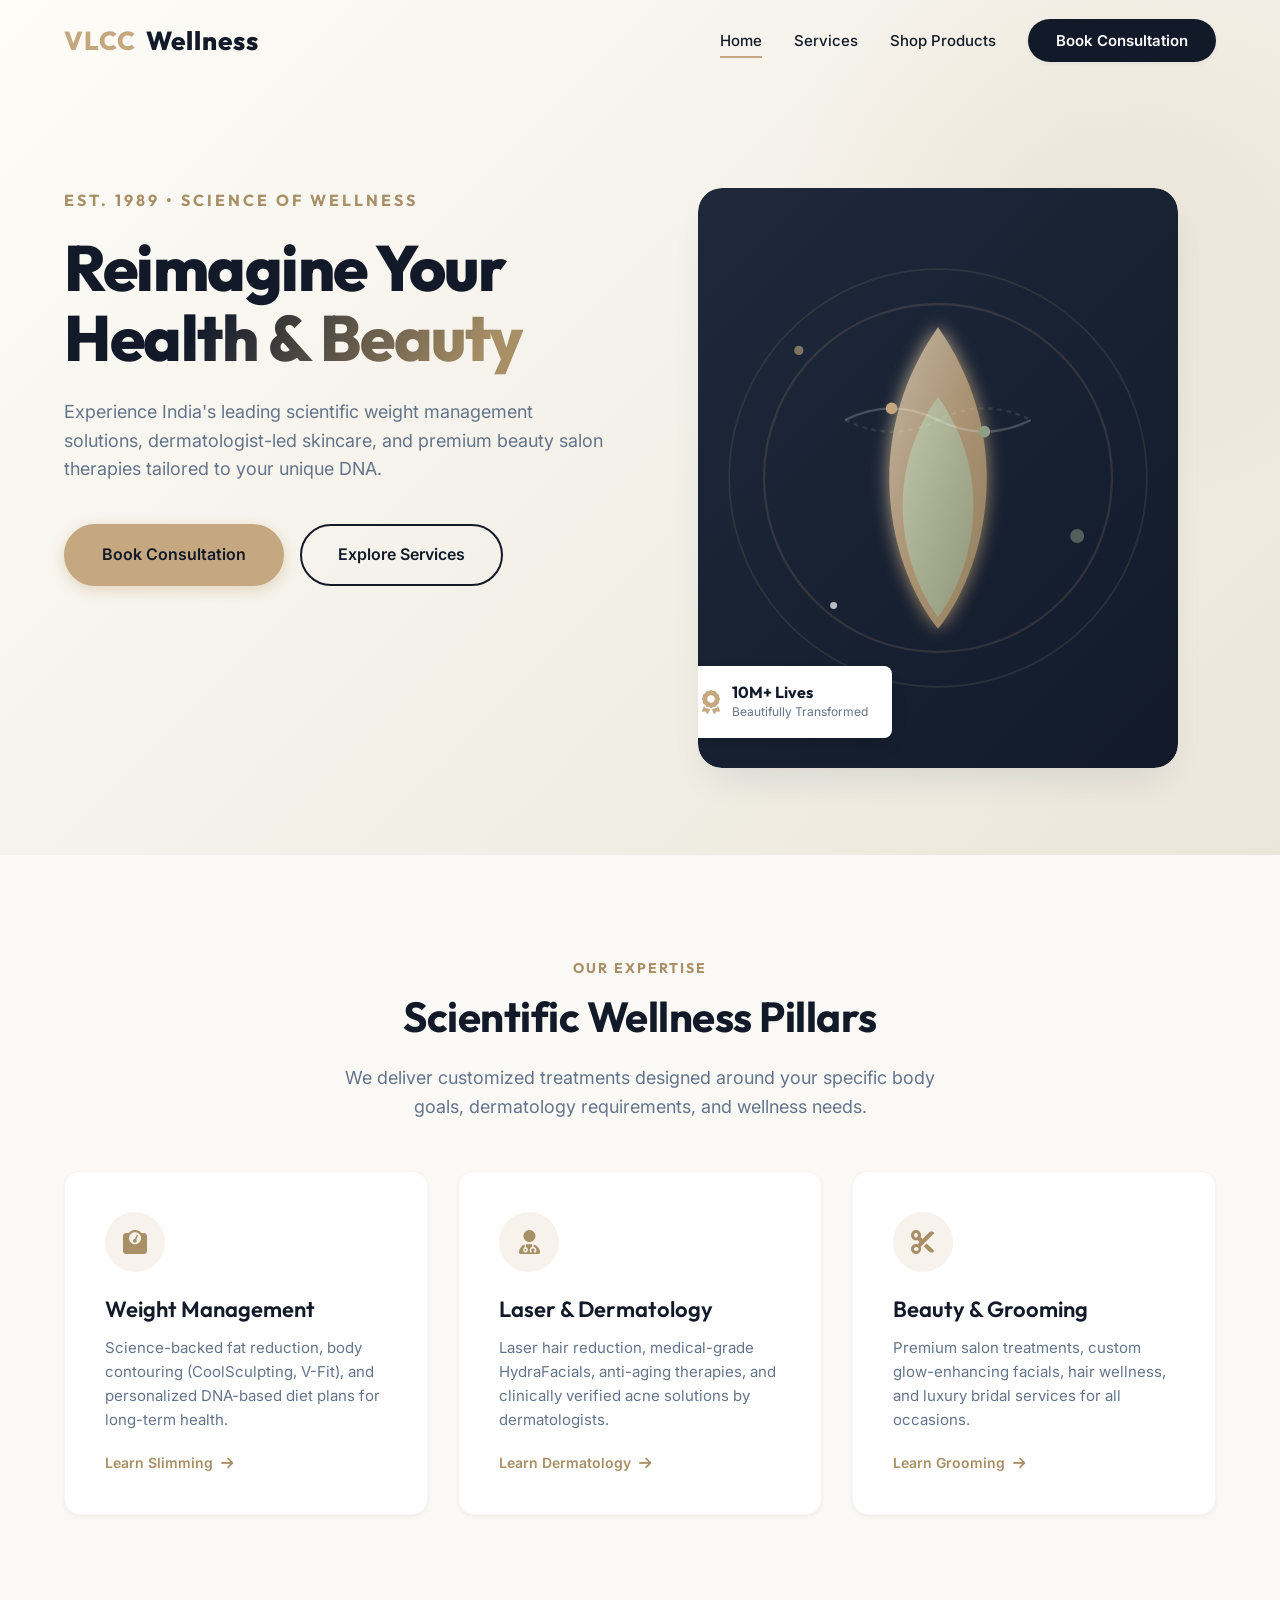
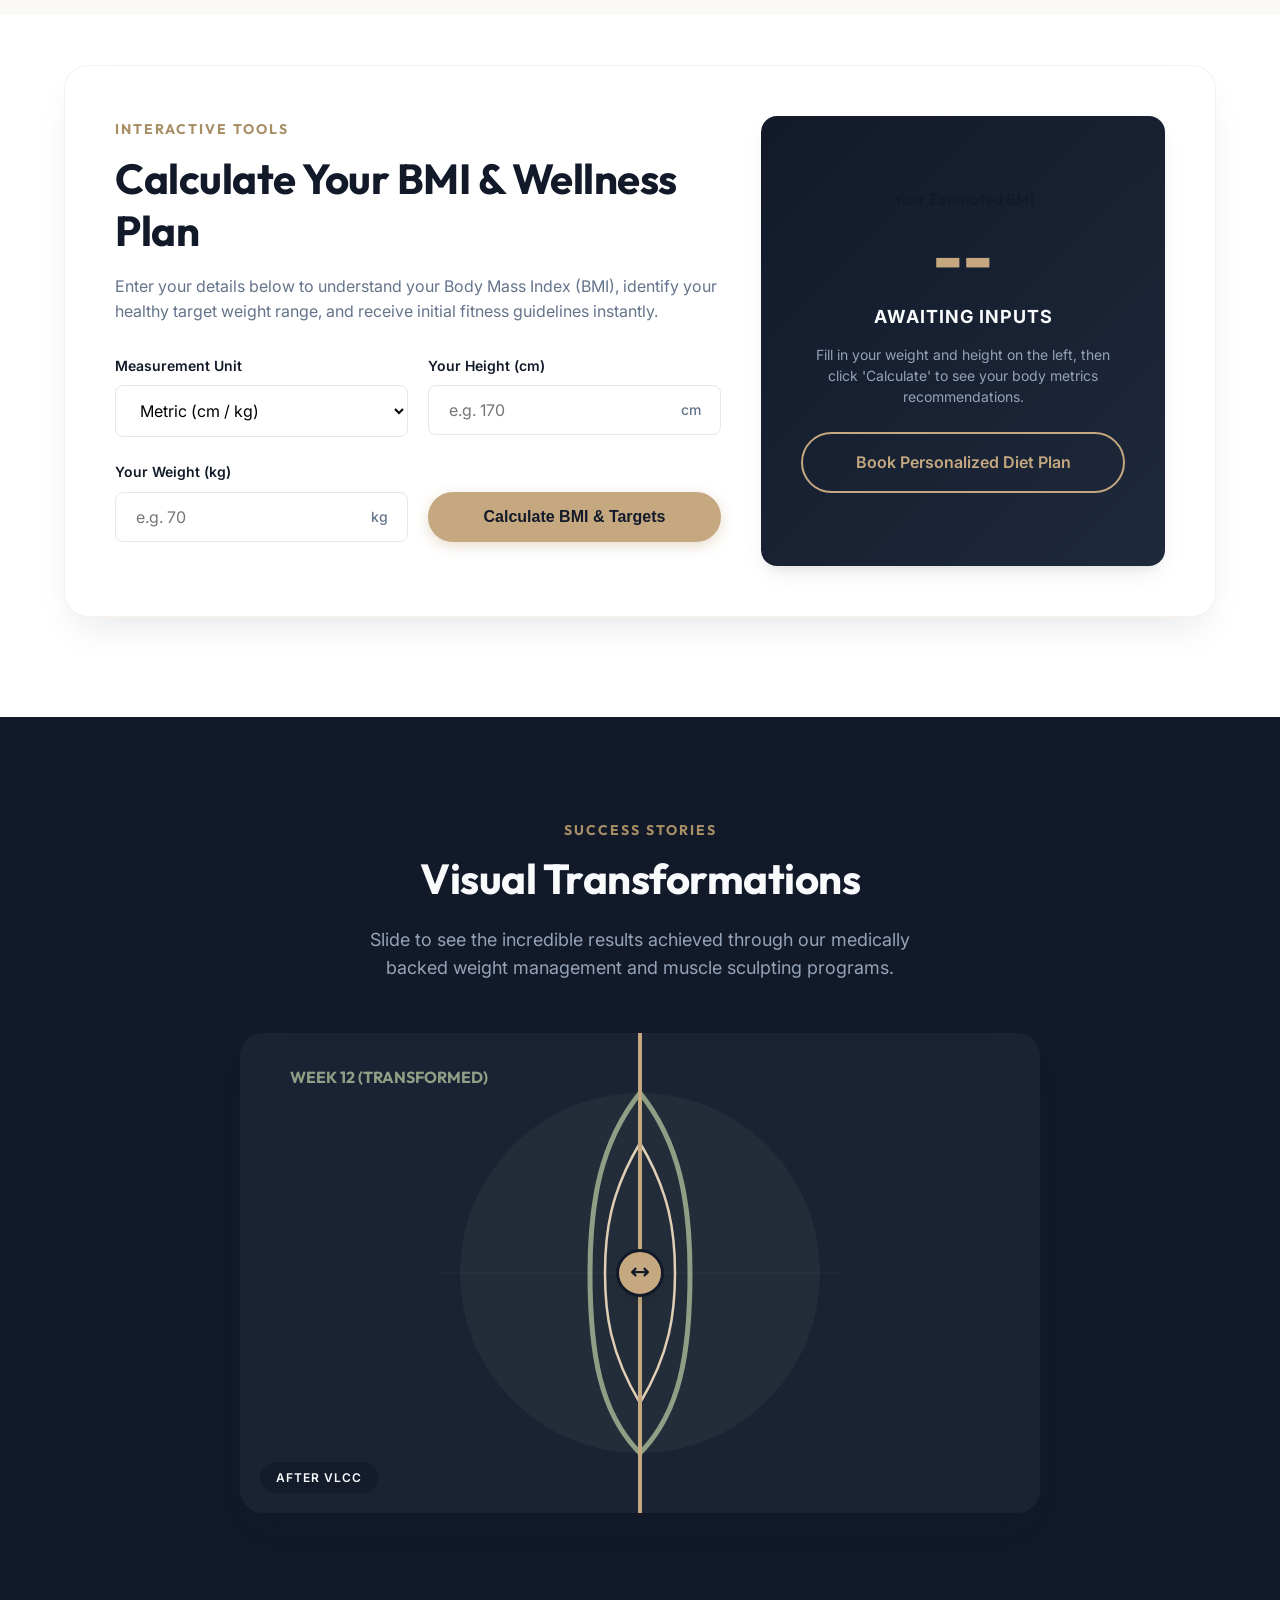
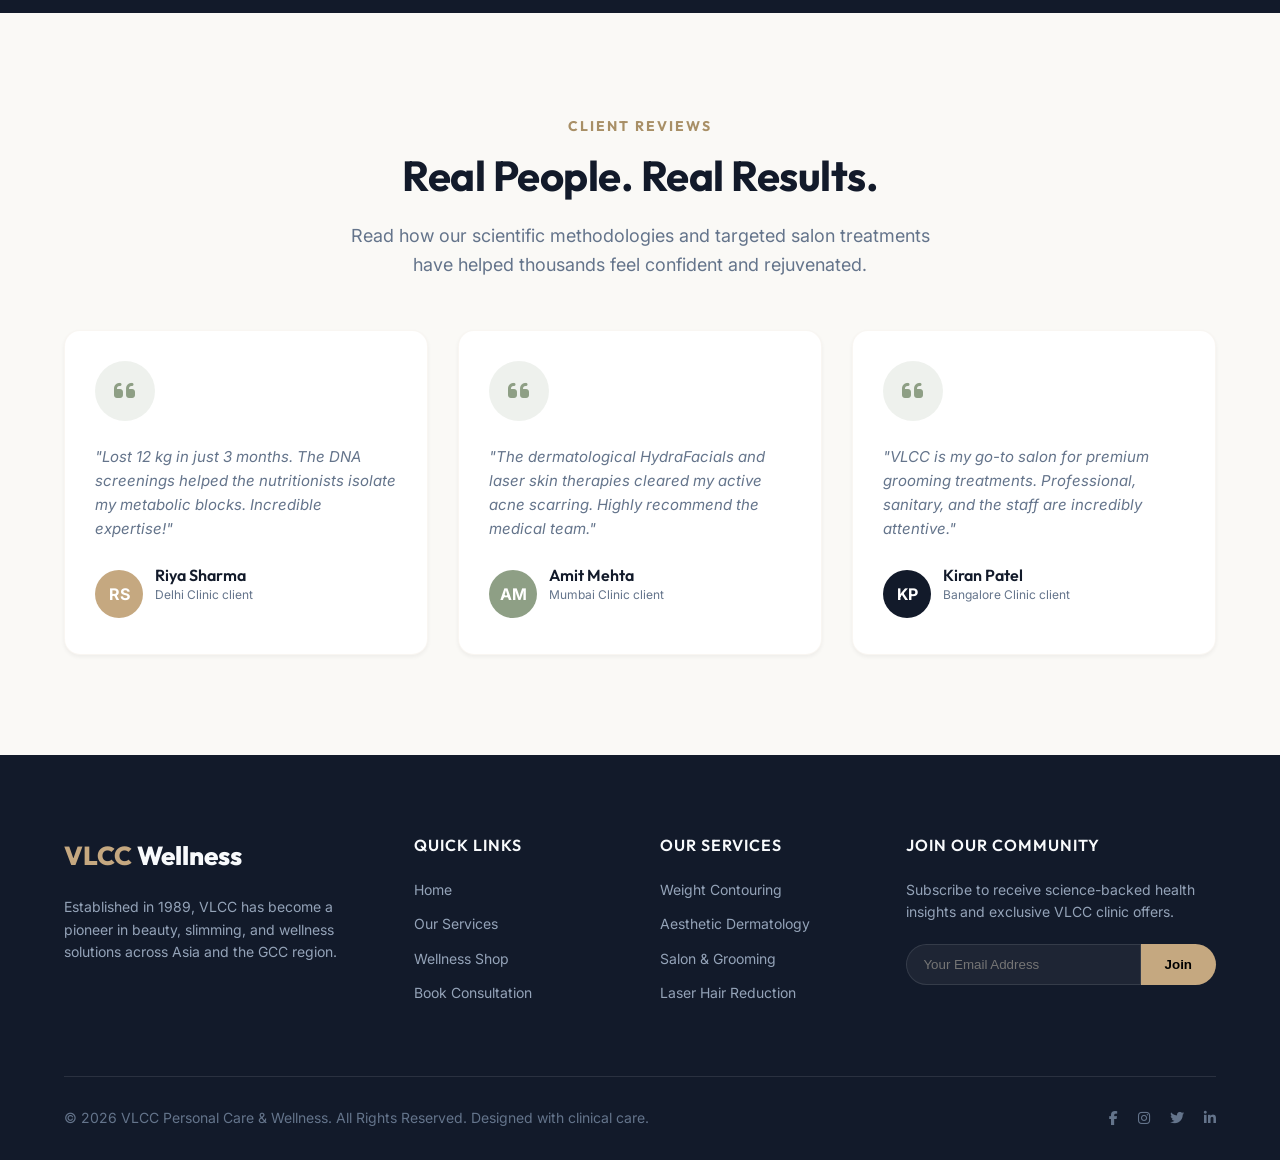
==== index.html @ 133d2223 "Add files via upload" ====
<!DOCTYPE html>
<html lang="en">
<head>
    <meta charset="UTF-8">
    <meta name="viewport" content="width=device-width, initial-scale=1.0">
    <title>VLCC Wellness | Premium Beauty, Skin & Weight Management</title>
    <meta name="description" content="Transform your life with VLCC's science-backed weight management, advanced aesthetic dermatology, and luxury beauty salon treatments. Book your free consultation today.">
    <!-- FontAwesome & Custom CSS -->
    <link rel="stylesheet" href="https://cdnjs.cloudflare.com/ajax/libs/font-awesome/6.4.0/css/all.min.css">
    <link rel="stylesheet" href="styles.css">
</head>
<body>

    <!-- Floating Navigation Bar -->
    <header>
        <div class="container nav-container">
            <a href="index.html" class="logo" id="headerLogo">
                <span>VLCC</span> Wellness
            </a>
            <nav>
                <ul class="nav-links" id="navbarLinks">
                    <li><a href="index.html" class="active">Home</a></li>
                    <li><a href="services.html">Services</a></li>
                    <li><a href="products.html">Shop Products</a></li>
                    <li><a href="book.html" class="nav-btn">Book Consultation</a></li>
                </ul>
            </nav>
            <div class="menu-toggle" id="mobileMenuToggle">
                <i class="fas fa-bars"></i>
            </div>
        </div>
    </header>

    <!-- Hero Section -->
    <section class="hero" id="heroSection">
        <div class="container">
            <div class="grid-2">
                <div class="hero-content">
                    <p class="hero-subtitle">Est. 1989 • Science of Wellness</p>
                    <h1 class="hero-title">Reimagine Your <span>Health & Beauty</span></h1>
                    <p class="hero-desc">
                        Experience India's leading scientific weight management solutions, dermatologist-led skincare, and premium beauty salon therapies tailored to your unique DNA.
                    </p>
                    <div class="hero-actions">
                        <a href="book.html" class="btn btn-primary" id="heroBookBtn">Book Consultation</a>
                        <a href="services.html" class="btn btn-secondary" id="heroExploreBtn">Explore Services</a>
                    </div>
                </div>
                <div class="hero-image-wrapper">
                    <div class="hero-image-container">
                        <!-- Premium SVG Illustration representing Wellness and Aesthetics -->
                        <svg viewBox="0 0 400 500" width="100%" height="100%" style="background: linear-gradient(135deg, #1E293B, #121A2A); border-radius: inherit;">
                            <defs>
                                <linearGradient id="goldGrad" x1="0%" y1="0%" x2="100%" y2="100%">
                                    <stop offset="0%" stop-color="#E0CEB5" />
                                    <stop offset="50%" stop-color="#C5A880" />
                                    <stop offset="100%" stop-color="#A88F66" />
                                </linearGradient>
                                <linearGradient id="sageGrad" x1="0%" y1="0%" x2="100%" y2="100%">
                                    <stop offset="0%" stop-color="#C0CFB2" />
                                    <stop offset="100%" stop-color="#8E9F85" />
                                </linearGradient>
                                <filter id="glow" x="-20%" y="-20%" width="140%" height="140%">
                                    <feGaussianBlur stdDeviation="8" result="blur" />
                                    <feComposite in="SourceGraphic" in2="blur" operator="over" />
                                </filter>
                            </defs>
                            <!-- Background Abstract Circles -->
                            <circle cx="200" cy="250" r="150" fill="none" stroke="rgba(197, 168, 128, 0.15)" stroke-width="2" />
                            <circle cx="200" cy="250" r="180" fill="none" stroke="rgba(142, 159, 133, 0.15)" stroke-width="1.5" />
                            
                            <!-- Stylized Beauty Profile / Lotus Graphic -->
                            <path d="M 200,120 C 130,220 160,330 200,380 C 240,330 270,220 200,120 Z" fill="url(#goldGrad)" opacity="0.85" filter="url(#glow)" />
                            <path d="M 200,180 C 150,250 170,330 200,370 C 230,330 250,250 200,180 Z" fill="url(#sageGrad)" opacity="0.75" />
                            
                            <!-- DNA helix overlay lines representing scientific base -->
                            <path d="M 120,200 Q 160,180 200,200 T 280,200" fill="none" stroke="rgba(255,255,255,0.2)" stroke-width="2" />
                            <path d="M 120,200 Q 160,220 200,200 T 280,200" fill="none" stroke="rgba(255,255,255,0.1)" stroke-width="2" stroke-dasharray="4" />
                            <circle cx="160" cy="190" r="5" fill="#C5A880" />
                            <circle cx="240" cy="210" r="5" fill="#8E9F85" />
                            
                            <!-- Floating Particles -->
                            <circle cx="80" cy="140" r="4" fill="#C5A880" opacity="0.6" />
                            <circle cx="320" cy="300" r="6" fill="#8E9F85" opacity="0.5" />
                            <circle cx="110" cy="360" r="3" fill="#FFFFFF" opacity="0.7" />
                        </svg>
                        
                        <!-- Floating badge -->
                        <div class="hero-image-badge">
                            <i class="fa-solid fa-award"></i>
                            <div class="badge-text">
                                <h4>10M+ Lives</h4>
                                <p>Beautifully Transformed</p>
                            </div>
                        </div>
                    </div>
                </div>
            </div>
        </div>
    </section>

    <!-- Key Pillars Section -->
    <section class="section-padding" id="pillarsSection">
        <div class="container">
            <div class="text-center">
                <span class="section-tag">Our Expertise</span>
                <h2 class="section-title">Scientific Wellness Pillars</h2>
                <p class="section-desc">We deliver customized treatments designed around your specific body goals, dermatology requirements, and wellness needs.</p>
            </div>
            <div class="grid-3">
                <!-- Slimming Card -->
                <div class="card">
                    <div class="card-icon">
                        <i class="fa-solid fa-weight-scale"></i>
                    </div>
                    <h3>Weight Management</h3>
                    <p>Science-backed fat reduction, body contouring (CoolSculpting, V-Fit), and personalized DNA-based diet plans for long-term health.</p>
                    <a href="services.html?category=slimming" class="card-link">Learn Slimming <i class="fas fa-arrow-right"></i></a>
                </div>
                <!-- Dermatology Card -->
                <div class="card">
                    <div class="card-icon">
                        <i class="fa-solid fa-user-doctor"></i>
                    </div>
                    <h3>Laser & Dermatology</h3>
                    <p>Laser hair reduction, medical-grade HydraFacials, anti-aging therapies, and clinically verified acne solutions by dermatologists.</p>
                    <a href="services.html?category=dermatology" class="card-link">Learn Dermatology <i class="fas fa-arrow-right"></i></a>
                </div>
                <!-- Salon Card -->
                <div class="card">
                    <div class="card-icon">
                        <i class="fa-solid fa-scissors"></i>
                    </div>
                    <h3>Beauty & Grooming</h3>
                    <p>Premium salon treatments, custom glow-enhancing facials, hair wellness, and luxury bridal services for all occasions.</p>
                    <a href="services.html?category=salon" class="card-link">Learn Grooming <i class="fas fa-arrow-right"></i></a>
                </div>
            </div>
        </div>
    </section>

    <!-- Interactive BMI & Weight Loss Target Calculator -->
    <section class="section-padding" style="background-color: var(--bg-white);" id="bmiSection">
        <div class="container">
            <div class="bmi-container">
                <div class="bmi-grid">
                    <div>
                        <span class="section-tag">Interactive Tools</span>
                        <h2 class="section-title" style="margin-bottom: 16px;">Calculate Your BMI & Wellness Plan</h2>
                        <p style="color: var(--text-muted); margin-bottom: 30px;">
                            Enter your details below to understand your Body Mass Index (BMI), identify your healthy target weight range, and receive initial fitness guidelines instantly.
                        </p>
                        
                        <div class="grid-2" style="gap: 20px;">
                            <div class="bmi-form-group">
                                <label for="bmiSystem">Measurement Unit</label>
                                <div class="bmi-input-wrapper">
                                    <select id="bmiSystem" style="width: 100%; padding: 14px 20px; border-radius: var(--radius-sm); border: 1.5px solid #E2E8F0; font-size: 16px; outline: none; background: white; font-family: var(--font-body);">
                                        <option value="metric">Metric (cm / kg)</option>
                                        <option value="imperial">Imperial (inches / lbs)</option>
                                    </select>
                                </div>
                            </div>
                            
                            <div class="bmi-form-group">
                                <label id="bmiHeightLabel" for="bmiHeight">Your Height (cm)</label>
                                <div class="bmi-input-wrapper">
                                    <input type="number" id="bmiHeight" placeholder="e.g. 170" required min="50" max="300">
                                    <span class="bmi-input-suffix" id="bmiHeightSuffix">cm</span>
                                </div>
                            </div>
                        </div>

                        <div class="grid-2" style="gap: 20px;">
                            <div class="bmi-form-group">
                                <label id="bmiWeightLabel" for="bmiWeight">Your Weight (kg)</label>
                                <div class="bmi-input-wrapper">
                                    <input type="number" id="bmiWeight" placeholder="e.g. 70" required min="10" max="500">
                                    <span class="bmi-input-suffix" id="bmiWeightSuffix">kg</span>
                                </div>
                            </div>
                            
                            <div class="bmi-form-group" style="display: flex; align-items: flex-end;">
                                <button type="button" class="btn btn-primary" id="calculateBmiBtn" style="width: 100%; padding: 14px 0;">Calculate BMI & Targets</button>
                            </div>
                        </div>
                    </div>

                    <div class="bmi-result-card" id="bmiResultsPanel">
                        <h4>Your Estimated BMI</h4>
                        <div class="bmi-score-number" id="bmiScoreDisplay">--</div>
                        <div class="bmi-score-status" id="bmiStatusDisplay">Awaiting Inputs</div>
                        <p class="bmi-recommendation" id="bmiRecDisplay">
                            Fill in your weight and height on the left, then click 'Calculate' to see your body metrics recommendations.
                        </p>
                        <a href="book.html" class="btn btn-secondary" style="border-color: var(--primary); color: var(--primary); width: 100%; border-radius: 50px;">Book Personalized Diet Plan</a>
                    </div>
                </div>
            </div>
        </div>
    </section>

    <!-- Before & After Transformation Slider Section -->
    <section class="section-padding comparison-section" id="transformations">
        <div class="container">
            <div class="text-center">
                <span class="section-tag">Success Stories</span>
                <h2 class="section-title">Visual Transformations</h2>
                <p class="section-desc">Slide to see the incredible results achieved through our medically backed weight management and muscle sculpting programs.</p>
            </div>

            <!-- Comparison Slider -->
            <div class="comparison-wrapper">
                <!-- BEFORE: SVG Graphic with heavier silhouette line -->
                <div class="comparison-image image-before">
                    <svg viewBox="0 0 800 480" width="100%" height="100%" style="background-color: #1A2333;">
                        <!-- Stylized glowing outlines of weight management transformation -->
                        <rect width="100%" height="100%" fill="#1A2333"/>
                        <circle cx="400" cy="240" r="180" fill="rgba(197, 168, 128, 0.05)" />
                        <!-- Silhouette Outline - Heavier curves -->
                        <path d="M 400,60 C 340,110 320,170 320,240 C 320,320 340,380 400,420 C 460,380 480,320 480,240 C 480,170 460,110 400,60 Z" fill="none" stroke="#A88F66" stroke-width="4" opacity="0.6"/>
                        <path d="M 400,100 C 350,150 340,200 340,240 C 340,290 350,330 400,380 C 450,380 460,290 460,240 C 460,200 450,150 400,100 Z" fill="none" stroke="#C5A880" stroke-width="2" stroke-dasharray="5 5" opacity="0.4" />
                        <!-- Grid Lines -->
                        <line x1="200" y1="240" x2="600" y2="240" stroke="rgba(255,255,255,0.05)" stroke-width="1"/>
                        <text x="750" y="50" fill="#94A3B8" font-family="'Outfit', sans-serif" font-size="16" text-anchor="end" font-weight="700">WEEK 0</text>
                    </svg>
                    <span class="comparison-label label-before">Before Treatment</span>
                </div>
                
                <!-- AFTER: SVG Graphic with shaped/sculpted silhouette line -->
                <div class="comparison-image image-after">
                    <svg viewBox="0 0 800 480" width="800" height="480" style="background-color: #1A2333;">
                        <rect width="100%" height="100%" fill="#1A2333"/>
                        <circle cx="400" cy="240" r="180" fill="rgba(142, 159, 133, 0.08)" />
                        <!-- Silhouette Outline - Sleek sculpted curves -->
                        <path d="M 400,60 C 360,110 350,170 350,240 C 350,320 360,380 400,420 C 440,380 450,320 450,240 C 450,170 440,110 400,60 Z" fill="none" stroke="#8E9F85" stroke-width="5" />
                        <path d="M 400,110 C 370,160 365,200 365,240 C 365,280 370,320 400,370 C 430,320 435,280 435,240 C 435,200 430,160 400,110 Z" fill="none" stroke="#E0CEB5" stroke-width="2.5" />
                        <!-- Grid Lines -->
                        <line x1="200" y1="240" x2="600" y2="240" stroke="rgba(255,255,255,0.05)" stroke-width="1"/>
                        <text x="50" y="50" fill="#8E9F85" font-family="'Outfit', sans-serif" font-size="16" font-weight="700">WEEK 12 (TRANSFORMED)</text>
                    </svg>
                    <span class="comparison-label label-after">After VLCC</span>
                </div>
                
                <!-- Slider Handle -->
                <div class="comparison-handle" id="sliderHandle">
                    <div class="comparison-handle-btn">
                        <i class="fa-solid fa-arrows-left-right"></i>
                    </div>
                </div>
            </div>
        </div>
    </section>

    <!-- Testimonials -->
    <section class="section-padding" id="testimonials">
        <div class="container">
            <div class="text-center">
                <span class="section-tag">Client Reviews</span>
                <h2 class="section-title">Real People. Real Results.</h2>
                <p class="section-desc">Read how our scientific methodologies and targeted salon treatments have helped thousands feel confident and rejuvenated.</p>
            </div>
            <div class="grid-3">
                <div class="card" style="padding: 30px;">
                    <div class="card-icon" style="background: rgba(142, 159, 133, 0.15); color: var(--accent);"><i class="fa-solid fa-quote-left"></i></div>
                    <p style="font-style: italic; margin-bottom: 24px;">"Lost 12 kg in just 3 months. The DNA screenings helped the nutritionists isolate my metabolic blocks. Incredible expertise!"</p>
                    <div style="display: flex; align-items: center; gap: 12px;">
                        <div style="width: 48px; height: 48px; background: #C5A880; border-radius: 50%; display: flex; align-items: center; justify-content: center; color: white; font-weight: 700;">RS</div>
                        <div>
                            <h4 style="font-size: 16px;">Riya Sharma</h4>
                            <p style="font-size: 12px; color: var(--text-muted);">Delhi Clinic client</p>
                        </div>
                    </div>
                </div>
                <div class="card" style="padding: 30px;">
                    <div class="card-icon" style="background: rgba(142, 159, 133, 0.15); color: var(--accent);"><i class="fa-solid fa-quote-left"></i></div>
                    <p style="font-style: italic; margin-bottom: 24px;">"The dermatological HydraFacials and laser skin therapies cleared my active acne scarring. Highly recommend the medical team."</p>
                    <div style="display: flex; align-items: center; gap: 12px;">
                        <div style="width: 48px; height: 48px; background: #8E9F85; border-radius: 50%; display: flex; align-items: center; justify-content: center; color: white; font-weight: 700;">AM</div>
                        <div>
                            <h4 style="font-size: 16px;">Amit Mehta</h4>
                            <p style="font-size: 12px; color: var(--text-muted);">Mumbai Clinic client</p>
                        </div>
                    </div>
                </div>
                <div class="card" style="padding: 30px;">
                    <div class="card-icon" style="background: rgba(142, 159, 133, 0.15); color: var(--accent);"><i class="fa-solid fa-quote-left"></i></div>
                    <p style="font-style: italic; margin-bottom: 24px;">"VLCC is my go-to salon for premium grooming treatments. Professional, sanitary, and the staff are incredibly attentive."</p>
                    <div style="display: flex; align-items: center; gap: 12px;">
                        <div style="width: 48px; height: 48px; background: #121A2A; border-radius: 50%; display: flex; align-items: center; justify-content: center; color: white; font-weight: 700;">KP</div>
                        <div>
                            <h4 style="font-size: 16px;">Kiran Patel</h4>
                            <p style="font-size: 12px; color: var(--text-muted);">Bangalore Clinic client</p>
                        </div>
                    </div>
                </div>
            </div>
        </div>
    </section>

    <!-- Footer -->
    <footer>
        <div class="container">
            <div class="footer-grid">
                <div class="footer-col">
                    <div class="footer-logo">
                        <span>VLCC</span> Wellness
                    </div>
                    <p style="color: #94A3B8; margin-bottom: 20px;">
                        Established in 1989, VLCC has become a pioneer in beauty, slimming, and wellness solutions across Asia and the GCC region.
                    </p>
                </div>
                <div class="footer-col">
                    <h4>Quick Links</h4>
                    <ul>
                        <li><a href="index.html">Home</a></li>
                        <li><a href="services.html">Our Services</a></li>
                        <li><a href="products.html">Wellness Shop</a></li>
                        <li><a href="book.html">Book Consultation</a></li>
                    </ul>
                </div>
                <div class="footer-col">
                    <h4>Our Services</h4>
                    <ul>
                        <li><a href="services.html?category=slimming">Weight Contouring</a></li>
                        <li><a href="services.html?category=dermatology">Aesthetic Dermatology</a></li>
                        <li><a href="services.html?category=salon">Salon & Grooming</a></li>
                        <li><a href="services.html?category=dermatology">Laser Hair Reduction</a></li>
                    </ul>
                </div>
                <div class="footer-col footer-newsletter">
                    <h4>Join Our Community</h4>
                    <p>Subscribe to receive science-backed health insights and exclusive VLCC clinic offers.</p>
                    <form class="newsletter-form" id="newsletterForm" onsubmit="event.preventDefault(); alert('Thank you for subscribing to VLCC newsletter!'); this.reset();">
                        <input type="email" placeholder="Your Email Address" required>
                        <button type="submit">Join</button>
                    </form>
                </div>
            </div>
            
            <div class="footer-bottom">
                <p>&copy; 2026 VLCC Personal Care & Wellness. All Rights Reserved. Designed with clinical care.</p>
                <div style="display: flex; gap: 20px;">
                    <a href="#" style="color: #64748B;"><i class="fab fa-facebook-f"></i></a>
                    <a href="#" style="color: #64748B;"><i class="fab fa-instagram"></i></a>
                    <a href="#" style="color: #64748B;"><i class="fab fa-twitter"></i></a>
                    <a href="#" style="color: #64748B;"><i class="fab fa-linkedin-in"></i></a>
                </div>
            </div>
        </div>
    </footer>

    <!-- Script File -->
    <script src="script.js"></script>
</body>
</html>
---- styles.css ----
/* 
   VLCC Premium Wellness & Beauty Design System
   Color Palette: Deep Charcoal, Metallic Champagne Gold, Soft Sage Green, and Warm Creams
*/

@import url('https://fonts.googleapis.com/css2?family=Inter:wght@300;400;500;600;700&family=Outfit:wght@300;400;500;600;700;800&display=swap');

:root {
    --primary: #C5A880; /* Metallic Gold */
    --primary-dark: #A88F66;
    --primary-light: #E0CEB5;
    --secondary: #121A2A; /* Deep Slate Blue */
    --secondary-light: #1E293B;
    --accent: #8E9F85; /* Soft Sage Wellness Green */
    --text-dark: #1E293B;
    --text-muted: #64748B;
    --text-light: #F8FAFC;
    --bg-light: #FAF9F6; /* Alabaster Cream */
    --bg-white: #FFFFFF;
    --bg-card-dark: #1A2333;
    
    --font-heading: 'Outfit', sans-serif;
    --font-body: 'Inter', sans-serif;
    
    --shadow-sm: 0 2px 4px rgba(0,0,0,0.05);
    --shadow-md: 0 10px 25px -5px rgba(0,0,0,0.08), 0 8px 10px -6px rgba(0,0,0,0.08);
    --shadow-lg: 0 20px 40px -15px rgba(18, 26, 42, 0.12);
    --radius-sm: 8px;
    --radius-md: 16px;
    --radius-lg: 24px;
    --transition: all 0.3s cubic-bezier(0.4, 0, 0.2, 1);
}

/* Global Reset & Base Styles */
* {
    margin: 0;
    padding: 0;
    box-sizing: border-box;
}

html {
    scroll-behavior: smooth;
}

body {
    font-family: var(--font-body);
    background-color: var(--bg-light);
    color: var(--text-dark);
    line-height: 1.6;
    overflow-x: hidden;
}

h1, h2, h3, h4, h5, h6 {
    font-family: var(--font-heading);
    font-weight: 600;
    color: var(--secondary);
    line-height: 1.25;
}

a {
    color: inherit;
    text-decoration: none;
    transition: var(--transition);
}

img {
    max-width: 100%;
    height: auto;
    display: block;
}

/* Utility Layouts */
.container {
    width: 100%;
    max-width: 1200px;
    margin: 0 auto;
    padding: 0 24px;
}

.grid-2 {
    display: grid;
    grid-template-columns: repeat(2, 1fr);
    gap: 40px;
}

.grid-3 {
    display: grid;
    grid-template-columns: repeat(3, 1fr);
    gap: 30px;
}

.grid-4 {
    display: grid;
    grid-template-columns: repeat(4, 1fr);
    gap: 20px;
}

@media (max-width: 992px) {
    .grid-3, .grid-4 {
        grid-template-columns: repeat(2, 1fr);
    }
    .grid-2 {
        grid-template-columns: 1fr;
        gap: 30px;
    }
}

@media (max-width: 576px) {
    .grid-2, .grid-3, .grid-4 {
        grid-template-columns: 1fr;
    }
}

/* Typography & Section Styles */
.section-padding {
    padding: 100px 0;
}

@media (max-width: 768px) {
    .section-padding {
        padding: 60px 0;
    }
}

.text-center {
    text-align: center;
}

.section-tag {
    font-family: var(--font-heading);
    font-size: 14px;
    text-transform: uppercase;
    letter-spacing: 2px;
    color: var(--primary-dark);
    font-weight: 700;
    margin-bottom: 12px;
    display: inline-block;
}

.section-title {
    font-size: 42px;
    font-weight: 700;
    margin-bottom: 20px;
    letter-spacing: -0.5px;
}

@media (max-width: 768px) {
    .section-title {
        font-size: 32px;
    }
}

.section-desc {
    max-width: 600px;
    margin: 0 auto 50px auto;
    color: var(--text-muted);
    font-size: 18px;
}

/* Premium Navigation */
header {
    position: fixed;
    top: 0;
    left: 0;
    width: 100%;
    z-index: 1000;
    transition: var(--transition);
    padding: 20px 0;
}

header.scrolled {
    background: rgba(255, 255, 255, 0.85);
    backdrop-filter: blur(20px);
    -webkit-backdrop-filter: blur(20px);
    box-shadow: var(--shadow-sm);
    padding: 12px 0;
}

.nav-container {
    display: flex;
    justify-content: space-between;
    align-items: center;
}

.logo {
    display: flex;
    align-items: center;
    gap: 10px;
    font-family: var(--font-heading);
    font-weight: 800;
    font-size: 26px;
    color: var(--secondary);
    letter-spacing: 1px;
}

.logo span {
    color: var(--primary);
}

.nav-links {
    display: flex;
    gap: 32px;
    list-style: none;
    align-items: center;
}

.nav-links a {
    font-weight: 500;
    font-size: 15px;
    color: var(--secondary);
    position: relative;
    padding: 8px 0;
}

.nav-links a::after {
    content: '';
    position: absolute;
    bottom: 0;
    left: 0;
    width: 0;
    height: 2px;
    background-color: var(--primary);
    transition: var(--transition);
}

.nav-links a:hover::after,
.nav-links a.active::after {
    width: 100%;
}

.nav-btn {
    background: var(--secondary);
    color: var(--text-light) !important;
    padding: 12px 28px !important;
    border-radius: 50px;
    font-weight: 600 !important;
    box-shadow: var(--shadow-sm);
}

.nav-btn:hover {
    background: var(--primary);
    color: var(--secondary) !important;
    transform: translateY(-2px);
    box-shadow: var(--shadow-md);
}

.nav-btn::after {
    display: none !important;
}

.menu-toggle {
    display: none;
    font-size: 24px;
    cursor: pointer;
    color: var(--secondary);
}

@media (max-width: 768px) {
    .menu-toggle {
        display: block;
    }
    .nav-links {
        position: fixed;
        top: 80px;
        left: -100%;
        width: 100%;
        height: calc(100vh - 80px);
        background: var(--bg-white);
        flex-direction: column;
        padding: 50px 0;
        transition: var(--transition);
        box-shadow: var(--shadow-md);
    }
    .nav-links.active {
        left: 0;
    }
}

/* Premium Hero Section */
.hero {
    height: 95vh;
    min-height: 650px;
    position: relative;
    display: flex;
    align-items: center;
    background: linear-gradient(135deg, #FDFCF7 0%, #EAE6DB 100%);
    overflow: hidden;
    padding-top: 100px;
}

.hero::before {
    content: '';
    position: absolute;
    top: -10%;
    right: -10%;
    width: 50vw;
    height: 50vw;
    background: radial-gradient(circle, rgba(197, 168, 128, 0.15) 0%, rgba(250, 249, 246, 0) 70%);
    border-radius: 50%;
    z-index: 1;
}

.hero-content {
    position: relative;
    z-index: 2;
}

.hero-subtitle {
    font-family: var(--font-heading);
    font-size: 16px;
    font-weight: 700;
    text-transform: uppercase;
    letter-spacing: 3px;
    color: var(--primary-dark);
    margin-bottom: 20px;
    animation: fadeInUp 0.8s ease;
}

.hero-title {
    font-size: 64px;
    font-weight: 800;
    line-height: 1.1;
    color: var(--secondary);
    margin-bottom: 24px;
    letter-spacing: -1.5px;
    animation: fadeInUp 1s ease;
}

.hero-title span {
    background: linear-gradient(120deg, var(--secondary) 30%, var(--primary-dark) 90%);
    -webkit-background-clip: text;
    -webkit-text-fill-color: transparent;
}

.hero-desc {
    font-size: 18px;
    color: var(--text-muted);
    margin-bottom: 40px;
    max-width: 540px;
    animation: fadeInUp 1.2s ease;
}

.hero-actions {
    display: flex;
    gap: 16px;
    animation: fadeInUp 1.4s ease;
}

@media (max-width: 768px) {
    .hero-title {
        font-size: 44px;
    }
    .hero-actions {
        flex-direction: column;
    }
}

.btn {
    display: inline-block;
    padding: 16px 36px;
    border-radius: 50px;
    font-weight: 600;
    font-size: 16px;
    text-align: center;
    cursor: pointer;
    transition: var(--transition);
}

.btn-primary {
    background: var(--primary);
    color: var(--secondary);
    border: 2px solid var(--primary);
    box-shadow: 0 4px 14px rgba(197, 168, 128, 0.4);
}

.btn-primary:hover {
    background: var(--secondary);
    color: var(--text-light);
    border-color: var(--secondary);
    transform: translateY(-3px);
    box-shadow: 0 6px 20px rgba(18, 26, 42, 0.25);
}

.btn-secondary {
    background: transparent;
    color: var(--secondary);
    border: 2px solid var(--secondary);
}

.btn-secondary:hover {
    background: rgba(18, 26, 42, 0.05);
    transform: translateY(-3px);
}

.hero-image-wrapper {
    position: relative;
    z-index: 2;
    display: flex;
    justify-content: center;
    align-items: center;
    animation: fadeInRight 1.2s ease;
}

.hero-image-container {
    width: 100%;
    max-width: 480px;
    height: 580px;
    border-radius: var(--radius-lg);
    overflow: hidden;
    position: relative;
    box-shadow: var(--shadow-lg);
}

.hero-image-container img {
    width: 100%;
    height: 100%;
    object-fit: cover;
}

.hero-image-badge {
    position: absolute;
    bottom: 30px;
    left: -20px;
    background: var(--bg-white);
    padding: 16px 24px;
    border-radius: var(--radius-sm);
    box-shadow: var(--shadow-md);
    display: flex;
    align-items: center;
    gap: 12px;
    z-index: 3;
}

.hero-image-badge i {
    font-size: 24px;
    color: var(--primary);
}

.badge-text h4 {
    font-size: 16px;
    font-weight: 700;
}

.badge-text p {
    font-size: 12px;
    color: var(--text-muted);
}

/* Premium Card Components */
.card {
    background: var(--bg-white);
    border-radius: var(--radius-md);
    padding: 40px;
    box-shadow: var(--shadow-sm);
    transition: var(--transition);
    border: 1px solid rgba(197, 168, 128, 0.1);
    position: relative;
    overflow: hidden;
}

.card:hover {
    transform: translateY(-10px);
    box-shadow: var(--shadow-lg);
    border-color: var(--primary-light);
}

.card-icon {
    width: 60px;
    height: 60px;
    border-radius: 50%;
    background: rgba(197, 168, 128, 0.15);
    display: flex;
    align-items: center;
    justify-content: center;
    margin-bottom: 24px;
    font-size: 24px;
    color: var(--primary-dark);
    transition: var(--transition);
}

.card:hover .card-icon {
    background: var(--primary);
    color: var(--secondary);
}

.card h3 {
    font-size: 22px;
    margin-bottom: 12px;
}

.card p {
    color: var(--text-muted);
    font-size: 15px;
    margin-bottom: 20px;
}

.card-link {
    font-weight: 600;
    color: var(--primary-dark);
    display: flex;
    align-items: center;
    gap: 8px;
    font-size: 14px;
}

.card-link i {
    transition: var(--transition);
}

.card:hover .card-link i {
    transform: translateX(5px);
}

/* Before / After Slider Section */
.comparison-section {
    background-color: var(--secondary);
    color: var(--text-light);
}

.comparison-section .section-title {
    color: var(--text-light);
}

.comparison-section .section-desc {
    color: #94A3B8;
}

.comparison-wrapper {
    position: relative;
    width: 100%;
    max-width: 800px;
    height: 480px;
    margin: 0 auto;
    overflow: hidden;
    border-radius: var(--radius-lg);
    box-shadow: var(--shadow-lg);
}

@media (max-width: 768px) {
    .comparison-wrapper {
        height: 320px;
    }
}

.comparison-image {
    position: absolute;
    top: 0;
    left: 0;
    width: 100%;
    height: 100%;
}

.comparison-image img {
    width: 100%;
    height: 100%;
    object-fit: cover;
    pointer-events: none;
}

.image-before {
    z-index: 1;
}

.image-after {
    z-index: 2;
    width: 50%; /* JS will update this width dynamically */
}

/* Force image inside after-container to fill the full width */
.image-after img {
    width: 800px;
    max-width: none;
}

@media (max-width: 768px) {
    .image-after img {
        width: 100vw;
        max-width: 800px;
    }
}

.comparison-label {
    position: absolute;
    bottom: 20px;
    background: rgba(18, 26, 42, 0.7);
    color: var(--text-light);
    padding: 6px 16px;
    font-size: 12px;
    font-weight: 600;
    letter-spacing: 1px;
    text-transform: uppercase;
    border-radius: 50px;
    z-index: 3;
}

.label-before {
    right: 20px;
}

.label-after {
    left: 20px;
}

.comparison-handle {
    position: absolute;
    top: 0;
    bottom: 0;
    left: 50%;
    width: 4px;
    background: var(--primary);
    cursor: ew-resize;
    z-index: 4;
    transform: translateX(-50%);
}

.comparison-handle-btn {
    position: absolute;
    top: 50%;
    left: 50%;
    transform: translate(-50%, -50%);
    width: 48px;
    height: 48px;
    background: var(--primary);
    color: var(--secondary);
    border-radius: 50%;
    box-shadow: var(--shadow-md);
    display: flex;
    align-items: center;
    justify-content: center;
    font-size: 18px;
    border: 3px solid var(--secondary);
    pointer-events: none;
    transition: var(--transition);
}

.comparison-wrapper:hover .comparison-handle-btn {
    background: var(--bg-white);
    color: var(--primary-dark);
}

/* BMI Recommender Widget */
.bmi-container {
    background: var(--bg-white);
    border-radius: var(--radius-lg);
    box-shadow: var(--shadow-lg);
    padding: 50px;
    margin-top: -50px;
    position: relative;
    z-index: 5;
    border: 1px solid rgba(197, 168, 128, 0.15);
}

@media (max-width: 768px) {
    .bmi-container {
        padding: 30px 20px;
        margin-top: -30px;
    }
}

.bmi-grid {
    display: grid;
    grid-template-columns: 1.2fr 0.8fr;
    gap: 40px;
}

@media (max-width: 992px) {
    .bmi-grid {
        grid-template-columns: 1fr;
    }
}

.bmi-form-group {
    margin-bottom: 24px;
}

.bmi-form-group label {
    display: block;
    font-size: 14px;
    font-weight: 600;
    margin-bottom: 8px;
    color: var(--secondary);
}

.bmi-input-wrapper {
    position: relative;
}

.bmi-input-wrapper input {
    width: 100%;
    padding: 14px 20px;
    border-radius: var(--radius-sm);
    border: 1.5px solid #E2E8F0;
    font-size: 16px;
    outline: none;
    transition: var(--transition);
    font-family: var(--font-body);
}

.bmi-input-wrapper input:focus {
    border-color: var(--primary);
    box-shadow: 0 0 0 3px rgba(197, 168, 128, 0.2);
}

.bmi-input-suffix {
    position: absolute;
    right: 20px;
    top: 50%;
    transform: translateY(-50%);
    font-size: 14px;
    color: var(--text-muted);
    font-weight: 500;
}

.bmi-result-card {
    background: linear-gradient(135deg, var(--secondary) 0%, var(--secondary-light) 100%);
    color: var(--text-light);
    padding: 40px;
    border-radius: var(--radius-md);
    display: flex;
    flex-direction: column;
    justify-content: center;
    align-items: center;
    text-align: center;
    box-shadow: var(--shadow-md);
}

.bmi-score-number {
    font-size: 64px;
    font-family: var(--font-heading);
    font-weight: 800;
    color: var(--primary);
    line-height: 1;
    margin: 15px 0;
}

.bmi-score-status {
    font-size: 18px;
    font-weight: 700;
    text-transform: uppercase;
    letter-spacing: 1px;
    margin-bottom: 12px;
}

.bmi-recommendation {
    font-size: 14px;
    color: #94A3B8;
    line-height: 1.5;
    margin-bottom: 25px;
}

/* Services Page CSS */
.services-hero {
    padding: 160px 0 80px 0;
    background: linear-gradient(135deg, #FAF9F6 0%, #EBE7DC 100%);
    text-align: center;
}

.services-tabs-nav {
    display: flex;
    justify-content: center;
    gap: 16px;
    list-style: none;
    margin-bottom: 50px;
    flex-wrap: wrap;
}

.services-tabs-nav button {
    padding: 14px 28px;
    border: none;
    background: var(--bg-white);
    font-family: var(--font-heading);
    font-weight: 600;
    font-size: 16px;
    border-radius: 50px;
    color: var(--secondary);
    cursor: pointer;
    box-shadow: var(--shadow-sm);
    transition: var(--transition);
}

.services-tabs-nav button.active,
.services-tabs-nav button:hover {
    background: var(--primary);
    color: var(--secondary);
    box-shadow: var(--shadow-md);
}

.service-tab-content {
    display: none;
    animation: fadeIn 0.5s ease;
}

.service-tab-content.active {
    display: block;
}

.service-detail-card {
    background: var(--bg-white);
    border-radius: var(--radius-lg);
    overflow: hidden;
    box-shadow: var(--shadow-sm);
    display: flex;
    border: 1px solid rgba(197, 168, 128, 0.1);
    margin-bottom: 40px;
}

@media (max-width: 992px) {
    .service-detail-card {
        flex-direction: column;
    }
}

.service-detail-image {
    width: 45%;
    min-height: 400px;
    position: relative;
}

@media (max-width: 992px) {
    .service-detail-image {
        width: 100%;
        min-height: 250px;
    }
}

.service-detail-image img {
    width: 100%;
    height: 100%;
    object-fit: cover;
}

.service-detail-info {
    width: 55%;
    padding: 50px;
    display: flex;
    flex-direction: column;
    justify-content: center;
}

@media (max-width: 992px) {
    .service-detail-info {
        width: 100%;
        padding: 30px;
    }
}

.service-detail-info h3 {
    font-size: 32px;
    margin-bottom: 16px;
}

.service-detail-info .price {
    font-size: 24px;
    font-weight: 700;
    color: var(--primary-dark);
    margin-bottom: 20px;
}

.service-features-list {
    list-style: none;
    margin: 24px 0 35px 0;
}

.service-features-list li {
    margin-bottom: 12px;
    display: flex;
    align-items: center;
    gap: 12px;
    font-size: 15px;
    color: var(--text-muted);
}

.service-features-list li i {
    color: var(--accent);
    font-size: 18px;
}

/* Products Page CSS */
.shop-filters-row {
    display: flex;
    justify-content: space-between;
    align-items: center;
    margin-bottom: 40px;
    flex-wrap: wrap;
    gap: 20px;
}

.search-bar {
    position: relative;
    max-width: 350px;
    width: 100%;
}

.search-bar input {
    width: 100%;
    padding: 12px 20px 12px 48px;
    border-radius: 50px;
    border: 1.5px solid #E2E8F0;
    font-size: 15px;
    outline: none;
    transition: var(--transition);
}

.search-bar input:focus {
    border-color: var(--primary);
}

.search-bar i {
    position: absolute;
    left: 20px;
    top: 50%;
    transform: translateY(-50%);
    color: var(--text-muted);
    font-size: 16px;
}

.filter-categories {
    display: flex;
    gap: 12px;
    list-style: none;
    flex-wrap: wrap;
}

.filter-categories button {
    padding: 10px 20px;
    border: 1.5px solid #E2E8F0;
    background: transparent;
    font-family: var(--font-heading);
    font-weight: 600;
    border-radius: 50px;
    cursor: pointer;
    font-size: 14px;
    transition: var(--transition);
}

.filter-categories button.active,
.filter-categories button:hover {
    background: var(--secondary);
    color: var(--text-light);
    border-color: var(--secondary);
}

.product-card {
    background: var(--bg-white);
    border-radius: var(--radius-md);
    overflow: hidden;
    box-shadow: var(--shadow-sm);
    border: 1px solid rgba(197, 168, 128, 0.1);
    transition: var(--transition);
    display: flex;
    flex-direction: column;
}

.product-card:hover {
    transform: translateY(-8px);
    box-shadow: var(--shadow-lg);
    border-color: var(--primary-light);
}

.product-image-box {
    position: relative;
    height: 280px;
    overflow: hidden;
    background: #F1EFE9;
}

.product-image-box img {
    width: 100%;
    height: 100%;
    object-fit: cover;
    transition: var(--transition);
}

.product-card:hover .product-image-box img {
    transform: scale(1.05);
}

.product-badge {
    position: absolute;
    top: 15px;
    left: 15px;
    background: var(--primary);
    color: var(--secondary);
    font-size: 11px;
    text-transform: uppercase;
    font-weight: 700;
    letter-spacing: 1px;
    padding: 4px 10px;
    border-radius: 4px;
}

.product-content {
    padding: 24px;
    display: flex;
    flex-direction: column;
    flex-grow: 1;
}

.product-category {
    font-size: 12px;
    text-transform: uppercase;
    color: var(--primary-dark);
    font-weight: 700;
    margin-bottom: 8px;
}

.product-title {
    font-size: 18px;
    margin-bottom: 12px;
    font-weight: 700;
    min-height: 48px;
    display: -webkit-box;
    -webkit-line-clamp: 2;
    -webkit-box-orient: vertical;
    overflow: hidden;
}

.product-footer {
    display: flex;
    justify-content: space-between;
    align-items: center;
    margin-top: auto;
    padding-top: 15px;
    border-top: 1px solid #F1F5F9;
}

.product-price {
    font-size: 18px;
    font-weight: 700;
    color: var(--secondary);
}

.product-view-btn {
    background: var(--primary);
    color: var(--secondary);
    border: none;
    padding: 8px 16px;
    border-radius: 50px;
    font-weight: 600;
    cursor: pointer;
    font-size: 13px;
    transition: var(--transition);
}

.product-view-btn:hover {
    background: var(--secondary);
    color: var(--text-light);
}

/* Modal Styling */
.modal {
    position: fixed;
    top: 0;
    left: 0;
    width: 100%;
    height: 100%;
    background: rgba(18, 26, 42, 0.6);
    backdrop-filter: blur(8px);
    z-index: 2000;
    display: flex;
    align-items: center;
    justify-content: center;
    opacity: 0;
    pointer-events: none;
    transition: var(--transition);
}

.modal.active {
    opacity: 1;
    pointer-events: all;
}

.modal-content {
    background: var(--bg-white);
    border-radius: var(--radius-lg);
    max-width: 750px;
    width: 90%;
    overflow: hidden;
    position: relative;
    box-shadow: var(--shadow-lg);
    transform: scale(0.9);
    transition: var(--transition);
}

.modal.active .modal-content {
    transform: scale(1);
}

.modal-close {
    position: absolute;
    top: 20px;
    right: 20px;
    background: var(--bg-light);
    border: none;
    width: 40px;
    height: 40px;
    border-radius: 50%;
    cursor: pointer;
    display: flex;
    align-items: center;
    justify-content: center;
    font-size: 18px;
    z-index: 10;
    transition: var(--transition);
}

.modal-close:hover {
    background: var(--secondary);
    color: var(--text-light);
}

/* Book Appointment Styles */
.booking-card {
    background: var(--bg-white);
    border-radius: var(--radius-lg);
    box-shadow: var(--shadow-lg);
    border: 1px solid rgba(197, 168, 128, 0.15);
    overflow: hidden;
    display: grid;
    grid-template-columns: 1fr 1.2fr;
    max-width: 1000px;
    margin: 0 auto;
}

@media (max-width: 768px) {
    .booking-card {
        grid-template-columns: 1fr;
    }
}

.booking-info-sidebar {
    background: var(--secondary);
    color: var(--text-light);
    padding: 60px 40px;
    display: flex;
    flex-direction: column;
    justify-content: space-between;
}

.booking-sidebar-top h3 {
    color: var(--text-light);
    font-size: 32px;
    margin-bottom: 16px;
}

.booking-sidebar-top p {
    color: #94A3B8;
    margin-bottom: 40px;
}

.booking-contact-item {
    display: flex;
    align-items: center;
    gap: 16px;
    margin-bottom: 24px;
}

.booking-contact-item i {
    font-size: 20px;
    color: var(--primary);
}

.booking-form-area {
    padding: 60px 50px;
}

@media (max-width: 576px) {
    .booking-form-area {
        padding: 40px 20px;
    }
}

.booking-form-steps {
    display: flex;
    justify-content: space-between;
    margin-bottom: 40px;
    position: relative;
}

.booking-form-steps::before {
    content: '';
    position: absolute;
    top: 50%;
    left: 0;
    width: 100%;
    height: 2px;
    background: #E2E8F0;
    z-index: 1;
    transform: translateY(-50%);
}

.step-indicator {
    width: 36px;
    height: 36px;
    border-radius: 50%;
    background: var(--bg-white);
    border: 2px solid #E2E8F0;
    display: flex;
    align-items: center;
    justify-content: center;
    font-weight: 700;
    font-family: var(--font-heading);
    z-index: 2;
    transition: var(--transition);
}

.step-indicator.active {
    border-color: var(--primary);
    background: var(--primary);
    color: var(--secondary);
}

.step-indicator.completed {
    border-color: var(--accent);
    background: var(--accent);
    color: var(--bg-white);
}

.form-step-panel {
    display: none;
}

.form-step-panel.active {
    display: block;
    animation: fadeIn 0.4s ease;
}

.form-nav-buttons {
    display: flex;
    justify-content: space-between;
    margin-top: 40px;
}

/* Custom Checkbox/Radios for Beauty Forms */
.option-select-grid {
    display: grid;
    grid-template-columns: repeat(2, 1fr);
    gap: 16px;
    margin-bottom: 24px;
}

@media (max-width: 576px) {
    .option-select-grid {
        grid-template-columns: 1fr;
    }
}

.option-select-card {
    border: 1.5px solid #E2E8F0;
    border-radius: var(--radius-sm);
    padding: 16px;
    cursor: pointer;
    transition: var(--transition);
    display: flex;
    align-items: center;
    gap: 12px;
}

.option-select-card input {
    margin: 0;
}

.option-select-card.selected,
.option-select-card:hover {
    border-color: var(--primary);
    background: rgba(197, 168, 128, 0.05);
}

/* Success State Booking */
.booking-success-message {
    text-align: center;
    padding: 40px 0;
}

.booking-success-message i {
    font-size: 64px;
    color: var(--accent);
    margin-bottom: 20px;
}

/* General Footer Styling */
footer {
    background: var(--secondary);
    color: var(--text-light);
    padding: 80px 0 30px 0;
    font-size: 14px;
}

.footer-grid {
    display: grid;
    grid-template-columns: 1.5fr 1fr 1fr 1.5fr;
    gap: 40px;
    margin-bottom: 60px;
}

@media (max-width: 992px) {
    .footer-grid {
        grid-template-columns: repeat(2, 1fr);
    }
}

@media (max-width: 576px) {
    .footer-grid {
        grid-template-columns: 1fr;
    }
}

.footer-logo {
    font-family: var(--font-heading);
    font-weight: 800;
    font-size: 26px;
    color: var(--text-light);
    margin-bottom: 20px;
}

.footer-logo span {
    color: var(--primary);
}

.footer-col h4 {
    color: var(--text-light);
    font-size: 16px;
    margin-bottom: 24px;
    text-transform: uppercase;
    letter-spacing: 1px;
}

.footer-col ul {
    list-style: none;
}

.footer-col ul li {
    margin-bottom: 12px;
}

.footer-col ul li a {
    color: #94A3B8;
}

.footer-col ul li a:hover {
    color: var(--primary);
}

.footer-newsletter p {
    color: #94A3B8;
    margin-bottom: 20px;
}

.newsletter-form {
    display: flex;
}

.newsletter-form input {
    background: rgba(255,255,255,0.05);
    border: 1px solid rgba(255,255,255,0.1);
    padding: 12px 16px;
    border-radius: 50px 0 0 50px;
    color: var(--text-light);
    outline: none;
    flex-grow: 1;
}

.newsletter-form button {
    background: var(--primary);
    border: none;
    padding: 0 24px;
    border-radius: 0 50px 50px 0;
    cursor: pointer;
    font-weight: 600;
    transition: var(--transition);
}

.newsletter-form button:hover {
    background: var(--bg-white);
    color: var(--secondary);
}

.footer-bottom {
    padding-top: 30px;
    border-top: 1px solid rgba(255, 255, 255, 0.1);
    display: flex;
    justify-content: space-between;
    align-items: center;
    color: #64748B;
}

@media (max-width: 768px) {
    .footer-bottom {
        flex-direction: column;
        gap: 20px;
        text-align: center;
    }
}

/* Animations */
@keyframes fadeInUp {
    from {
        opacity: 0;
        transform: translateY(20px);
    }
    to {
        opacity: 1;
        transform: translateY(0);
    }
}

@keyframes fadeInRight {
    from {
        opacity: 0;
        transform: translateX(30px);
    }
    to {
        opacity: 1;
        transform: translateX(0);
    }
}

@keyframes fadeIn {
    from {
        opacity: 0;
    }
    to {
        opacity: 1;
    }
}
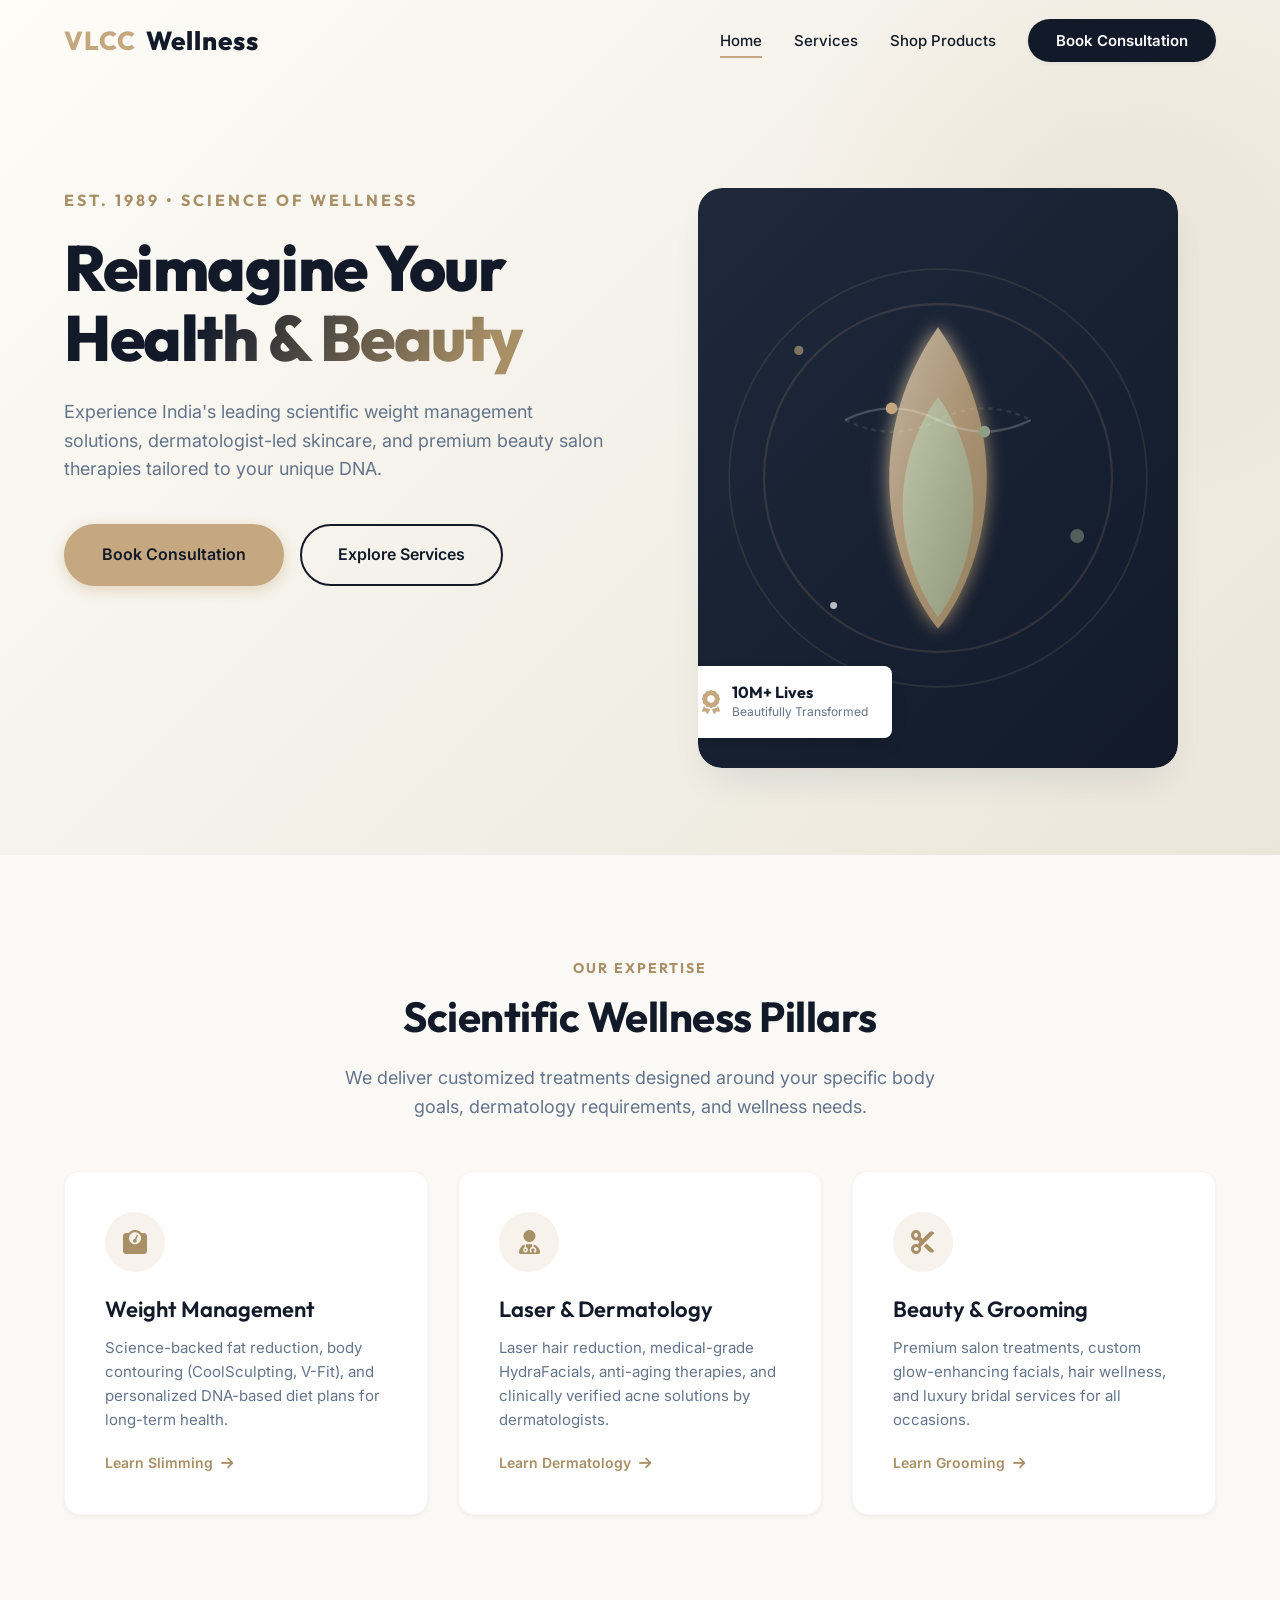
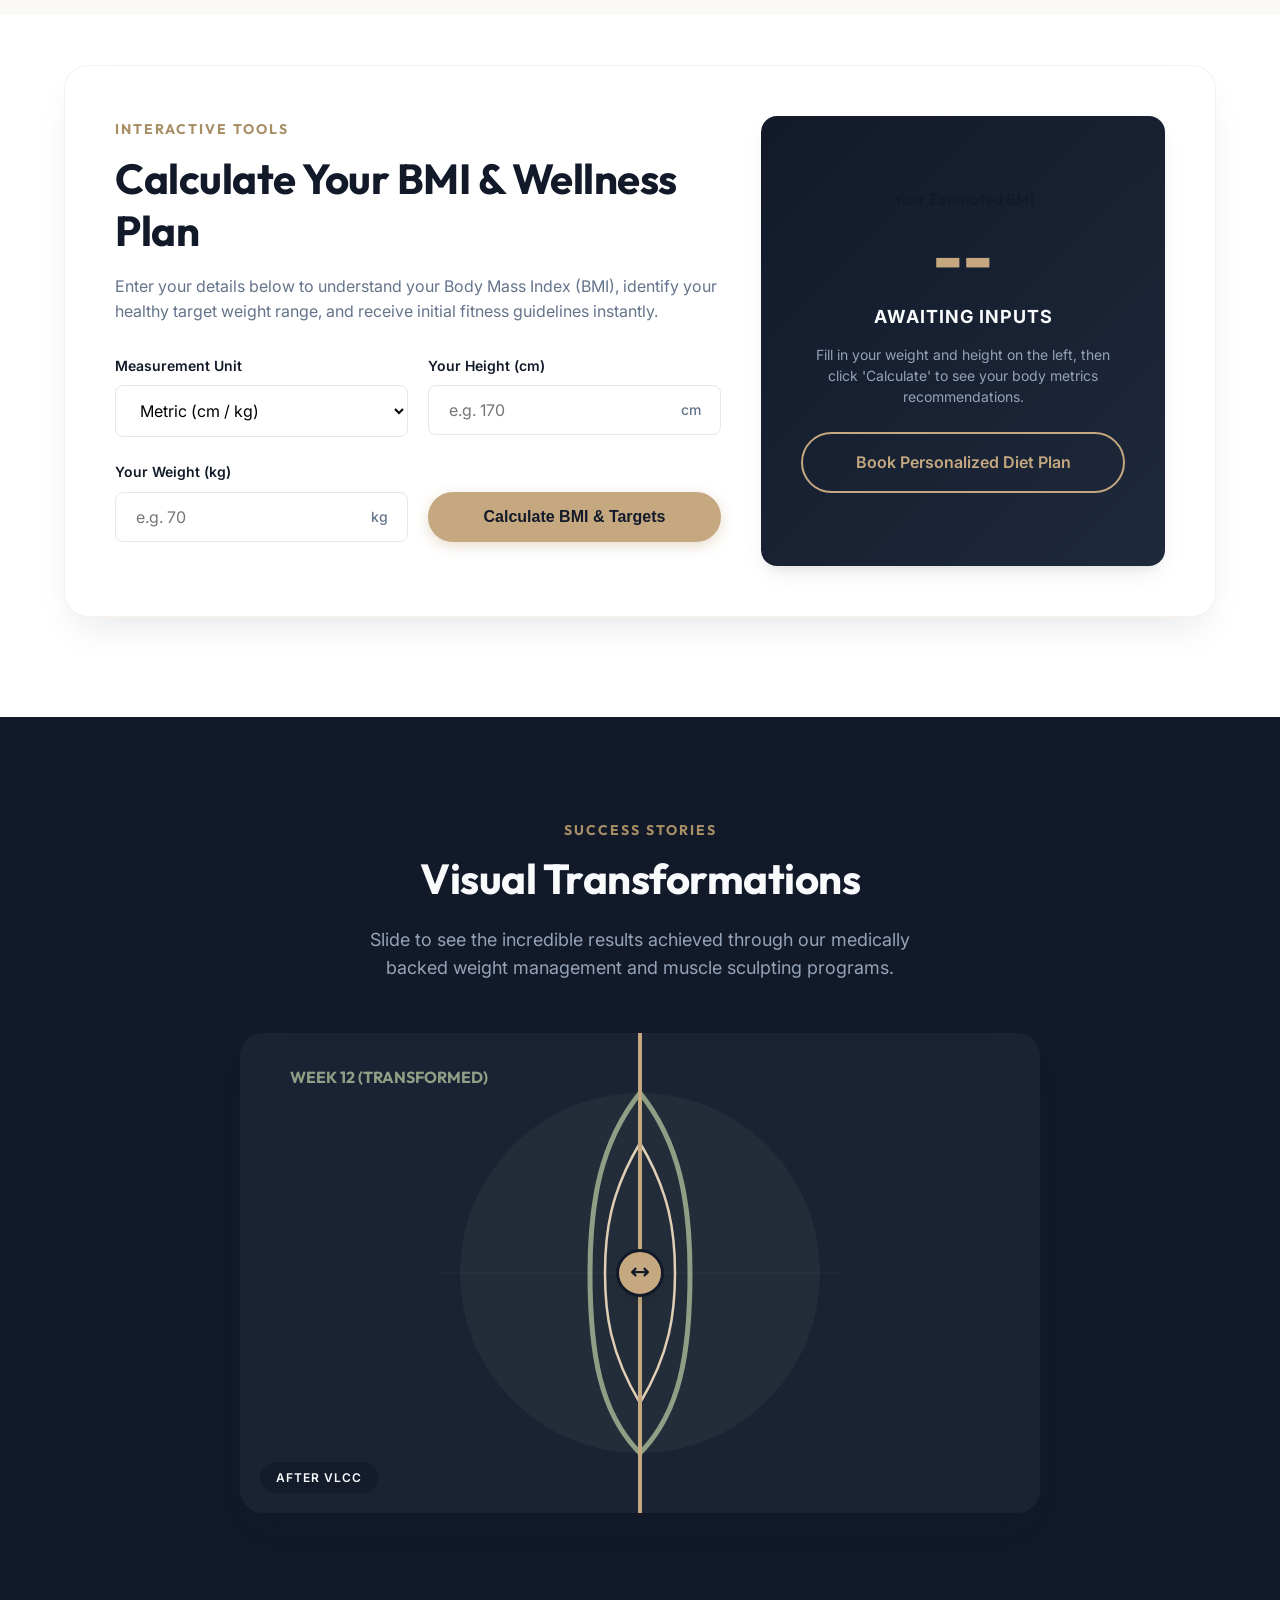
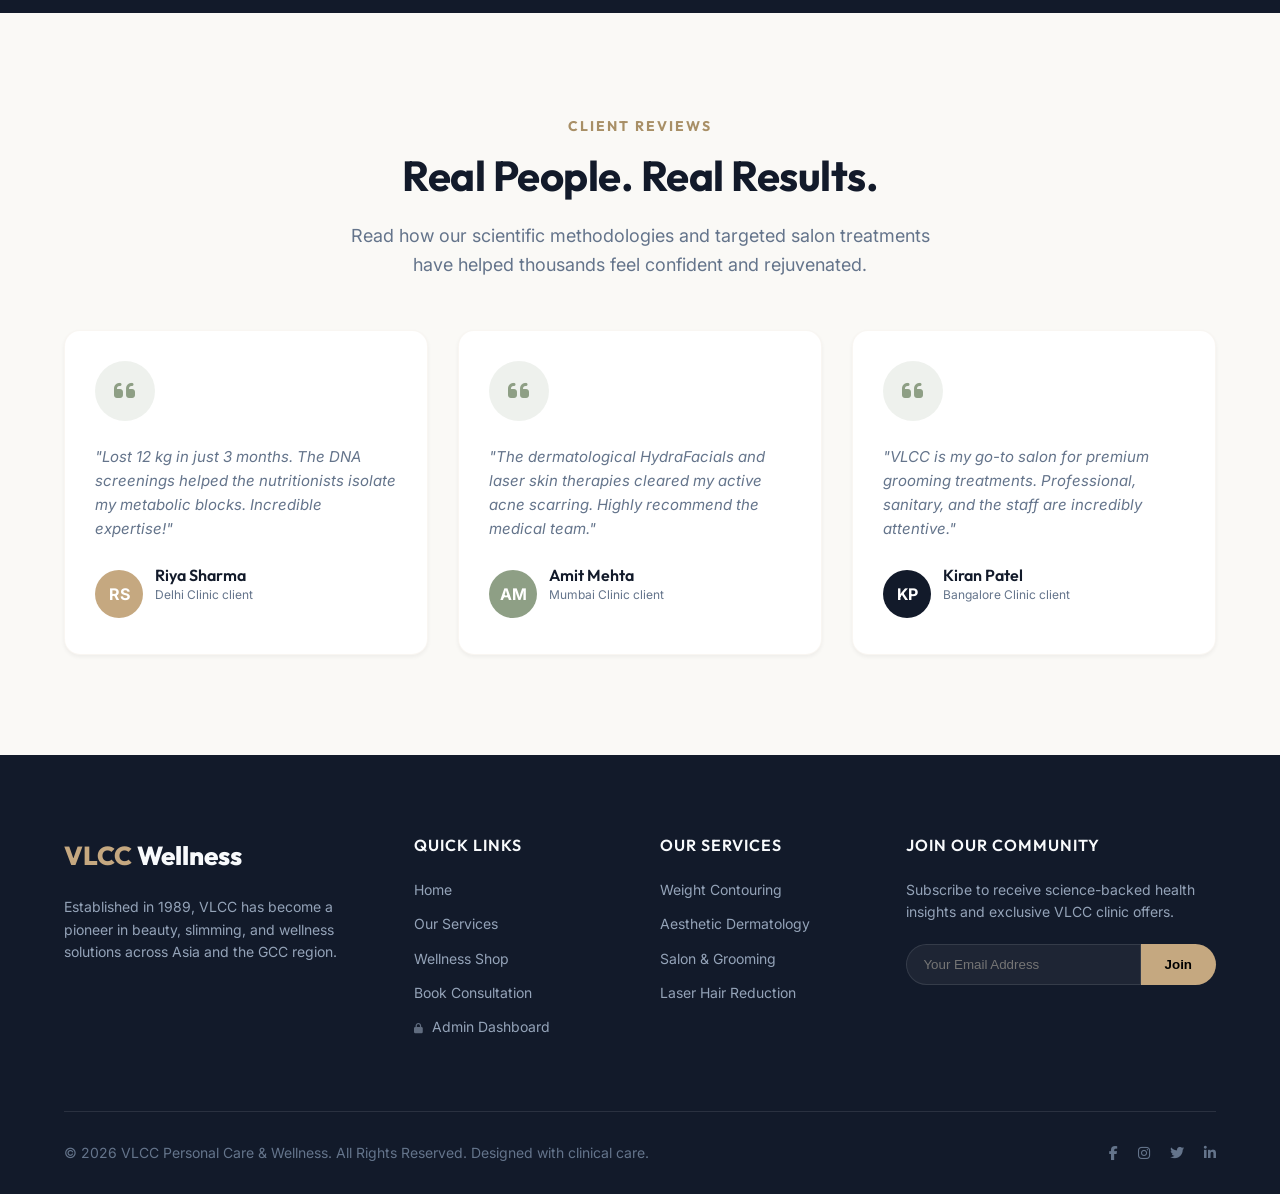
==== commit 15f319b7: "Add files via upload" ====
--- a/index.html
+++ b/index.html
@@ -317,6 +317,7 @@
                         <li><a href="services.html">Our Services</a></li>
                         <li><a href="products.html">Wellness Shop</a></li>
                         <li><a href="book.html">Book Consultation</a></li>
+                        <li><a href="dashboard.html"><i class="fas fa-lock" style="font-size:10px; margin-right:5px; opacity:0.6;"></i> Admin Dashboard</a></li>
                     </ul>
                 </div>
                 <div class="footer-col">
